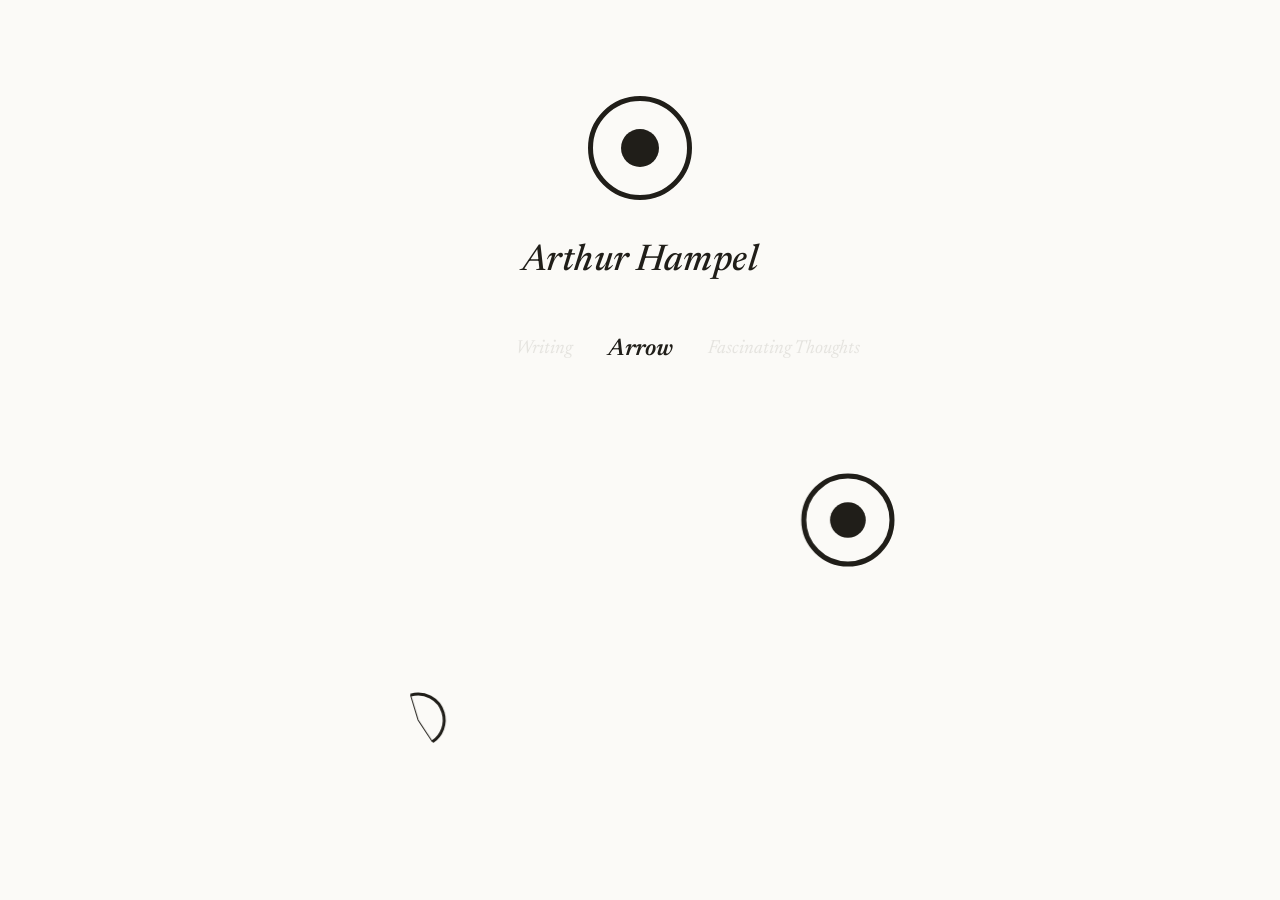
==== arrow.html @ 3e63ec47 "Add files via upload" ====
<!doctype html>
<html lang="en">
<head>
  <meta charset="utf-8">
  <meta name="viewport" content="width=device-width, initial-scale=1">
  <meta name="description" content="Arrow. A small game about aim.">
  <title>Arrow · Arthur Hampel</title>
  <link rel="stylesheet" href="https://fonts.googleapis.com/css2?family=Newsreader:ital,opsz,wght@0,6..72,400;0,6..72,500;0,6..72,600;1,6..72,400;1,6..72,500&display=swap">
  <link rel="stylesheet" href="style.css">
</head>
<body>
<main>
  <header>
    <a class="target" id="target" href="index.html" aria-label="Home"><span class="breath" aria-hidden="true"></span></a>
    <h1><a href="index.html">Arthur Hampel</a></h1>
  </header>

  <nav aria-label="Sections">
    <a href="writing.html">Writing</a>
    <a href="fascinating-thoughts.html">Fascinating Thoughts</a>
    <a href="arrow.html" aria-current="page">Arrow</a>
  </nav>

  <div class="content">
    <div class="range-wrap"><canvas id="range"></canvas></div>
    <div id="arrow-reveal" hidden>
      <p class="big-quote">Shall we not, like archers who have a mark to aim at, be more likely to hit upon what is right?</p>
      <p class="quote-src">Aristotle, <a href="http://classics.mit.edu/Aristotle/nicomachaen.1.i.html">Nicomachean Ethics</a></p>
      <div class="again-row">
        <button id="try-again" type="button">Try again</button>
        <span class="quiet" id="hit-count"></span>
      </div>
    </div>
  </div>
</main>
<script src="site.js"></script>
<script>
// ARROW: a small game about aim.
function initArrowGame() {
  const canvas = document.getElementById('range');
  if (!canvas || canvas.dataset.ready) return;
  canvas.dataset.ready = '1';
  const ctx = canvas.getContext('2d');
  const col = n => getComputedStyle(document.documentElement).getPropertyValue(n).trim();
  let W, H;
  function size() {
    const DPR = window.devicePixelRatio || 1;
    W = canvas.clientWidth; H = canvas.clientHeight;
    canvas.width = W * DPR; canvas.height = H * DPR;
    ctx.setTransform(DPR, 0, 0, DPR, 0, 0);
  }
  size(); window.addEventListener('resize', size);

  const bow = () => ({ x: 60, y: H - 60 });
  const target = () => ({ x: W - 74, y: 100, r: Math.min(44, W * .09), dot: 15 });

  let start = null, drag = null, flight = null;
  const stuck = [];
  let shots = 0, hit = false, hitsCount = 0;
  const rootS = document.documentElement.style; // the shared dot color lives on the root
  const ALL = ['#3E6B5A', '#7A4A24', '#A6803A', '#8B3A3A', '#3A5A8B', '#6B4A8B'];
  const dotColor = () => rootS.getPropertyValue('--dot').trim();
  function cycleDot() {
    const i = ALL.indexOf(dotColor());
    const next = i < 0 ? ALL[0] : ALL[(i + 1) % ALL.length];
    rootS.setProperty('--dot', next); // every dot and header reads this
    return next;
  }
  const K = 8, PULL = 87, G = 620; // short draw: power is capped, so you have to loft it

  canvas.addEventListener('pointerdown', e => {
    if (flight) return;
    const r = canvas.getBoundingClientRect();
    start = drag = { x: e.clientX - r.left, y: e.clientY - r.top };
    canvas.setPointerCapture(e.pointerId);
  });
  canvas.addEventListener('pointermove', e => {
    if (!start) return;
    const r = canvas.getBoundingClientRect();
    drag = { x: e.clientX - r.left, y: e.clientY - r.top };
  });
  // hovering the target in the range also cycles the color, like the one up top
  let overTarget = false;
  canvas.addEventListener('pointermove', e => {
    const r = canvas.getBoundingClientRect();
    const t = target();
    const over = Math.hypot(e.clientX - r.left - t.x, e.clientY - r.top - t.y) < t.r;
    if (over && !overTarget) cycleDot();
    overTarget = over;
  });
  canvas.addEventListener('pointerup', () => {
    if (!start) return;
    let dx = start.x - drag.x, dy = start.y - drag.y;
    const len = Math.hypot(dx, dy);
    if (len > 12) {
      const cap = Math.min(len, PULL) / len; // the draw maxes out; pulling further adds nothing
      dx *= cap; dy *= cap;
      const b = bow();
      flight = { x: b.x, y: b.y, vx: dx * K, vy: dy * K };
      shots++;
    }
    start = drag = null;
  });

  const againBtn = document.getElementById('try-again');
  if (againBtn) againBtn.addEventListener('click', () => {
    stuck.length = 0; // a clean target; the count and the quote stay
    canvas.scrollIntoView({ behavior: 'smooth', block: 'nearest' });
  });

  function reveal() {
    const el = document.getElementById('arrow-reveal');
    const note = document.getElementById('arrow-note');
    if (note) note.textContent = shots === 1 ? 'first arrow.' : shots + ' arrows.';
    if (el) el.hidden = false;
    el.scrollIntoView({ behavior: 'smooth', block: 'nearest' });
  }

  function drawArrow(x1, y1, x2, y2, color) {
    ctx.strokeStyle = color; ctx.lineWidth = 2.5;
    ctx.beginPath(); ctx.moveTo(x1, y1); ctx.lineTo(x2, y2); ctx.stroke();
    const a = Math.atan2(y2 - y1, x2 - x1);
    ctx.fillStyle = color;
    ctx.beginPath();
    ctx.moveTo(x2, y2);
    ctx.lineTo(x2 - 9 * Math.cos(a - .4), y2 - 9 * Math.sin(a - .4));
    ctx.lineTo(x2 - 9 * Math.cos(a + .4), y2 - 9 * Math.sin(a + .4));
    ctx.closePath(); ctx.fill();
    ctx.lineWidth = 1.4;
    for (const off of [.5, -.5]) {
      ctx.beginPath(); ctx.moveTo(x1, y1);
      ctx.lineTo(x1 - 8 * Math.cos(a - off), y1 - 8 * Math.sin(a - off)); ctx.stroke();
    }
  }

  let last = performance.now();
  function frame(now) {
    const dt = Math.min((now - last) / 1000, .033); last = now;
    if (flight) {
      flight.vy += G * dt;
      flight.x += flight.vx * dt;
      flight.y += flight.vy * dt;
      const t = target();
      const d = Math.hypot(flight.x - t.x, flight.y - t.y);
      if (d < t.dot + 2) {
        // the point itself: the color changes with every hit, here and in the site's own target
        const next = cycleDot();
        stuck.push({ x: flight.x, y: flight.y, a: Math.atan2(flight.vy, flight.vx), color: next });
        hitsCount++;
        const hc = document.getElementById('hit-count');
        if (hc) hc.textContent = hitsCount + (hitsCount === 1 ? ' hit' : ' hits');
        if (!hit) { hit = true; reveal(); }
        flight = null;
      } else if (flight.x > W + 60 || flight.y > H + 60 || flight.x < -60) {
        flight = null;
      }
    }

    ctx.clearRect(0, 0, W, H);
    const ink = col('--ink'), soft = col('--ink-soft'), accent = col('--accent');
    const t = target(), b = bow();

    // target
    ctx.lineWidth = 5; ctx.strokeStyle = ink;
    ctx.beginPath(); ctx.arc(t.x, t.y, t.r, 0, 7); ctx.stroke();
    const reduce = matchMedia('(prefers-reduced-motion: reduce)').matches;
    const s = reduce ? 1 : 1 + .2 * Math.sin(now / 764);
    ctx.fillStyle = dotColor() || ink;
    ctx.beginPath(); ctx.arc(t.x, t.y, t.dot * s, 0, 7); ctx.fill();

    // arrows stuck in the target
    for (const a of stuck)
      drawArrow(a.x - Math.cos(a.a) * 34, a.y - Math.sin(a.a) * 34, a.x, a.y, a.color || ink);

    // bow
    let ang = Math.atan2(t.y - b.y, t.x - b.x), pull = 0;
    if (start && drag) {
      ang = Math.atan2(start.y - drag.y, start.x - drag.x);
      pull = Math.min(Math.hypot(start.x - drag.x, start.y - drag.y), PULL);
    }
    ctx.save(); ctx.translate(b.x, b.y); ctx.rotate(ang);
    ctx.strokeStyle = ink; ctx.lineWidth = 3;
    ctx.beginPath(); ctx.arc(0, 0, 26, -Math.PI / 2.2, Math.PI / 2.2); ctx.stroke();
    const tipX = Math.cos(Math.PI / 2.2) * 26, tipY = Math.sin(Math.PI / 2.2) * 26;
    const nock = -pull * .3;
    ctx.lineWidth = 1;
    ctx.beginPath(); ctx.moveTo(tipX, -tipY); ctx.lineTo(nock, 0); ctx.lineTo(tipX, tipY); ctx.stroke();
    if (start) {
      ctx.lineWidth = 2.5;
      ctx.beginPath(); ctx.moveTo(nock, 0); ctx.lineTo(nock + 44, 0); ctx.stroke();
      ctx.beginPath(); ctx.moveTo(nock + 44, 0); ctx.lineTo(nock + 36, -4); ctx.lineTo(nock + 36, 4);
      ctx.closePath(); ctx.fillStyle = ink; ctx.fill();
    }
    ctx.restore();

    // aim preview
    if (start && pull > 12) {
      let px = b.x, py = b.y;
      const pdx = start.x - drag.x, pdy = start.y - drag.y;
      const plen = Math.hypot(pdx, pdy), pcap = Math.min(plen, PULL) / plen;
      let pvx = pdx * pcap * K, pvy = pdy * pcap * K;
      ctx.fillStyle = soft;
      for (let i = 0; i < 5; i++) {
        pvy += G * .045; px += pvx * .045; py += pvy * .045;
        ctx.beginPath(); ctx.arc(px, py, 1.6, 0, 7); ctx.fill();
      }
    }

    // arrow in flight
    if (flight) {
      const a = Math.atan2(flight.vy, flight.vx);
      drawArrow(flight.x - Math.cos(a) * 34, flight.y - Math.sin(a) * 34, flight.x, flight.y, ink);
    }

    requestAnimationFrame(frame);
  }
  requestAnimationFrame(frame);
}
initArrowGame();
</script>
</body>
</html>
---- style.css ----
:root {
  --ground: #FBFAF7;
  --ink: #201E19;
  --ink-soft: #6E6A5F;
  --accent: #3E6B5A;
  --accent-soft: #3E6B5A26;
  --rule: #E4E1D8;
  --breath: 4.8s;
  --card: #201E190D;
}
@media (prefers-color-scheme: dark) {
  :root:not([data-theme="light"]) {
    --ground: #171612;
    --ink: #E8E5DC;
    --ink-soft: #94907F;
    --accent: #7FAE9B;
    --accent-soft: #7FAE9B2E;
    --rule: #2C2A23;
    --card: #E8E5DC12;
  }
}
:root[data-theme="dark"] {
  --ground: #171612;
  --ink: #E8E5DC;
  --ink-soft: #94907F;
  --accent: #7FAE9B;
  --accent-soft: #7FAE9B2E;
  --rule: #2C2A23;
  --card: #E8E5DC12;
}

* { box-sizing: border-box; }

body {
  margin: 0;
  background: var(--ground);
  color: var(--ink);
  font-family: "Newsreader", Georgia, "Times New Roman", serif;
  font-size: 1.25rem;
  line-height: 1.62;
  -webkit-font-smoothing: antialiased;
}

main {
  position: relative;
  z-index: 1;
  max-width: 38rem;
  margin: 0 auto;
  padding: 6rem 1.4rem 4rem;
}

header { text-align: center; }

header h1 {
  font-size: 2.3rem;
  font-weight: 500;
  font-style: italic;
  letter-spacing: .01em;
  margin: 0 0 2.4rem;
  text-wrap: balance;
}
header h1 a { color: inherit; text-decoration: none; }

.target {
  display: flex;
  align-items: center;
  justify-content: center;
  width: 6.5rem;
  height: 6.5rem;
  border: 5px solid var(--ink);
  border-radius: 50%;
  margin: 0 auto 2rem;
  cursor: crosshair;
}

.breath {
  width: 2.4rem;
  height: 2.4rem;
  border-radius: 50%;
  background: var(--dot, var(--ink));
  flex: none;
  animation: breathe var(--breath) ease-in-out infinite;
  transition: background .45s ease;
}
@keyframes breathe {
  0%, 100% { transform: scale(1); opacity: .55; }
  40%      { transform: scale(1.45); opacity: 1; }
}

nav {
  display: flex;
  justify-content: center;
  align-items: center;
  gap: 2.2rem;
  padding-bottom: .6rem;
  margin-bottom: 2.6rem;
}
nav a {
  font-style: italic;
  font-size: 1.18rem;
  color: var(--ink-soft);
  text-decoration: none;
  transition: color .5s ease, opacity .5s ease, font-size .5s ease;
}
nav a:hover { color: var(--ink); }
/* The chosen section grows, moves to the middle, and floats there;
   the others fade to whispers. */
nav[aria-label="Sections"]:has(a[aria-current="page"]) {
  display: grid;
  grid-template-columns: 1fr auto 1fr;
  column-gap: 2.2rem;
  align-items: center;
}
nav[aria-label="Sections"]:has(a[aria-current="page"]) a { grid-row: 1; }
nav[aria-label="Sections"] a[aria-current="page"] {
  font-size: 1.5rem;
  grid-column: 2;
  justify-self: center;
  animation: floaty var(--breath) ease-in-out infinite;
}
nav[aria-label="Sections"]:has(a:nth-child(1)[aria-current="page"]) a:nth-child(2),
nav[aria-label="Sections"]:has(a:nth-child(2)[aria-current="page"]) a:nth-child(1),
nav[aria-label="Sections"]:has(a:nth-child(3)[aria-current="page"]) a:nth-child(1) {
  grid-column: 1;
  justify-self: end;
}
nav[aria-label="Sections"]:has(a:nth-child(1)[aria-current="page"]) a:nth-child(3),
nav[aria-label="Sections"]:has(a:nth-child(2)[aria-current="page"]) a:nth-child(3),
nav[aria-label="Sections"]:has(a:nth-child(3)[aria-current="page"]) a:nth-child(2) {
  grid-column: 3;
  justify-self: start;
}
nav[aria-label="Sections"]:has(a[aria-current="page"]) a:not([aria-current="page"]) { opacity: .15; }
nav[aria-label="Sections"]:has(a[aria-current="page"]) a:not([aria-current="page"]):hover { opacity: .8; }
@keyframes floaty {
  0%, 100% { transform: translateY(0); }
  50%      { transform: translateY(-4px); }
}

nav a[aria-current="page"] {
  color: var(--dot, var(--ink));
  font-weight: 600;
}
nav a:focus-visible { outline: 2px solid var(--accent); outline-offset: 3px; border-radius: 2px; }

.content p { margin: 0 0 1.1rem; }
.content .quiet { color: var(--ink-soft); font-style: italic; }

/* Links wear ink, not blue. Titles carry no underline at all;
   inline source links keep a faint one so you can still find them. */
.content a {
  color: inherit;
  text-decoration: underline;
  text-decoration-color: var(--rule);
  text-decoration-thickness: 1px;
  text-underline-offset: 3px;
  transition: text-decoration-color .3s ease, color .3s ease;
}
.content a:hover { text-decoration-color: var(--dot, var(--ink)); }
.entry h3 a { text-decoration: none; }
.entry h3 a:hover { color: var(--dot, var(--ink)); }
.entry .when {
  font-weight: 400;
  color: var(--ink-soft);
  font-size: .9rem;
  margin-left: .45rem;
  white-space: nowrap;
}

.content h2 {
  font-size: 1.45rem;
  font-weight: 600;
  margin: 0 0 .6rem;
  text-wrap: balance;
}
.content section > h2 { text-align: center; }
.lede {
  font-size: 1.32rem;
  font-weight: 600;
  line-height: 1.45;
  text-align: center;
  text-wrap: balance;
  margin: 0 0 2.4rem;
}
.content section { margin-bottom: 2.6rem; }
.timeline { margin-top: 1.8rem; }
.timeline .entry { margin: 0 0 1.7rem; }
.timeline .entry:last-child { margin-bottom: 0; }

/* Flow: entries drift down the page like beads on an invisible thread. */
.timeline .entry:not(.now)::after,
.content section > .entry:not(:last-child)::after {
  content: "";
  display: block;
  width: .32rem;
  height: .32rem;
  border-radius: 50%;
  background: var(--rule);
  margin: 1.7rem auto 0;
}
.timeline .entry:has(+ .entry.now)::after { display: none; }
.timeline .entry.now {
  text-align: center;
  margin-top: 2.6rem;
}
.timeline .entry.now::before {
  content: "";
  display: block;
  width: .65rem;
  height: .65rem;
  border-radius: 50%;
  background: var(--dot, var(--ink));
  margin: 0 auto .6rem;
  animation: breathe var(--breath) ease-in-out infinite;
}
.entry { margin: 1.5rem 0 0; }
.entry h3 {
  font-size: 1.12rem;
  font-weight: 600;
  font-style: italic;
  margin: 0 0 .25rem;
}
.entry p { margin: 0; }
.entry .people {
  margin-top: .6rem;
  display: flex;
  flex-wrap: wrap;
  gap: .45rem;
  font-size: .95rem;
  color: var(--ink);
}
.person {
  cursor: pointer;
  background: var(--card);
  padding: .32rem .85rem;
  border-radius: .9rem;
  transition: background .3s ease, color .3s ease;
}
.person:hover {
  background: var(--dot, var(--ink));
  color: var(--ground);
}
.person-card {
  margin: .9rem 0 0;
  padding: .95rem 1.15rem;
  background: var(--card);
  border-radius: 10px;
  font-size: 1.02rem;
  font-style: normal;
  color: var(--ink);
  line-height: 1.55;
  animation: rise-in .45s ease;
}
.person-card b { font-weight: 600; }
.person-card .src { color: var(--ink-soft); font-style: italic; }
.subnav {
  display: flex;
  justify-content: center;
  gap: 1.6rem;
  margin: -1rem 0 2.2rem;
}
.subnav a {
  font-style: italic;
  font-size: .98rem;
  color: var(--ink-soft);
  text-decoration: none;
  transition: color .5s ease, border-color .5s ease;
}
.subnav a:hover { color: var(--ink); }
.subnav a[aria-current="page"] {
  color: var(--dot, var(--ink));
  font-weight: 600;
}
.content section:last-child { margin-bottom: 0; }

.range-wrap {
  margin: 0 0 1.8rem;
}
#range {
  display: block;
  width: 100%;
  height: 360px;
  touch-action: none;
  cursor: crosshair;
}
@keyframes rise-in {
  from { opacity: 0; transform: translateY(10px); }
  to   { opacity: 1; transform: none; }
}
#arrow-reveal:not([hidden]) { animation: rise-in .9s ease; }
.big-quote {
  font-size: 1.7rem;
  font-weight: 600;
  line-height: 1.4;
  text-align: center;
  text-wrap: balance;
  margin: 2.4rem 0 .7rem;
}
.quote-src {
  text-align: center;
  color: var(--ink-soft);
  font-style: italic;
  font-size: .98rem;
}
.again-row {
  display: flex;
  justify-content: center;
  align-items: center;
  gap: .9rem;
  margin-top: 1.5rem;
}
#try-again {
  font-family: inherit;
  font-size: .98rem;
  font-style: italic;
  color: var(--ink);
  background: var(--card);
  border: none;
  border-radius: .9rem;
  padding: .4rem 1.05rem;
  cursor: pointer;
  transition: background .3s ease, color .3s ease;
}
#try-again:hover {
  background: var(--dot, var(--ink));
  color: var(--ground);
}

/* A piece of writing: the full page, poems centered, images breathing. */
.piece-title {
  font-size: 1.9rem;
  font-weight: 600;
  text-align: center;
  text-wrap: balance;
  margin: .4rem 0 .3rem;
}
.piece-sub {
  text-align: center;
  color: var(--ink-soft);
  font-style: italic;
  font-size: 1rem;
  margin: 0 0 3rem;
}
.piece .piece-h {
  font-size: 1.4rem;
  font-weight: 600;
  text-align: center;
  text-wrap: balance;
  margin: 0 0 .2rem;
}
.piece .credit {
  text-align: center;
  color: var(--ink-soft);
  font-style: italic;
  font-size: .95rem;
  margin: 0 0 1.4rem;
}
.piece .poem {
  text-align: center;
  white-space: pre-line;
  line-height: 1.75;
}
.piece .foot {
  color: var(--ink-soft);
  font-style: italic;
  font-size: .9rem;
  text-align: center;
  margin-top: 1.2rem;
}
.piece .rq {
  font-style: italic;
  text-align: center;
  white-space: pre-line;
  color: var(--ink);
  max-width: 32rem;
  margin: 1.6rem auto 1.1rem;
}
.piece .bigq {
  font-size: 2rem;
  font-weight: 600;
  line-height: 1.35;
  text-align: center;
  text-wrap: balance;
  margin: 2.2rem 0;
}
.piece img {
  display: block;
  margin: 0 auto;
  max-width: min(100%, 30rem);
  height: auto;
  border-radius: 6px;
}
.piece img.small { max-width: min(100%, 17rem); }
.piece figure { margin: 1.8rem 0 .4rem; }
.piece figure figcaption { margin: .5rem 0 0; }
.piece .pair {
  display: flex;
  gap: 1rem;
  justify-content: center;
  align-items: flex-start;
  flex-wrap: wrap;
  margin: 1.8rem 0 .4rem;
}
.piece .pair figure { flex: 1 1 14rem; margin: 0; min-width: 0; }
.piece .pair img { max-width: 100%; }
.piece .sep {
  width: .32rem;
  height: .32rem;
  border-radius: 50%;
  background: var(--rule);
  margin: 2.6rem auto;
}
.piece .tglyph {
  text-align: center;
  color: var(--dot, var(--ink));
  margin: 1.4rem 0;
}

@media (prefers-reduced-motion: reduce) {
  .breath { animation: none; }
  nav a[aria-current="page"] { animation: none; }
  .timeline .entry.now::before { animation: none; }
  #arrow-reveal:not([hidden]) { animation: none; }
}
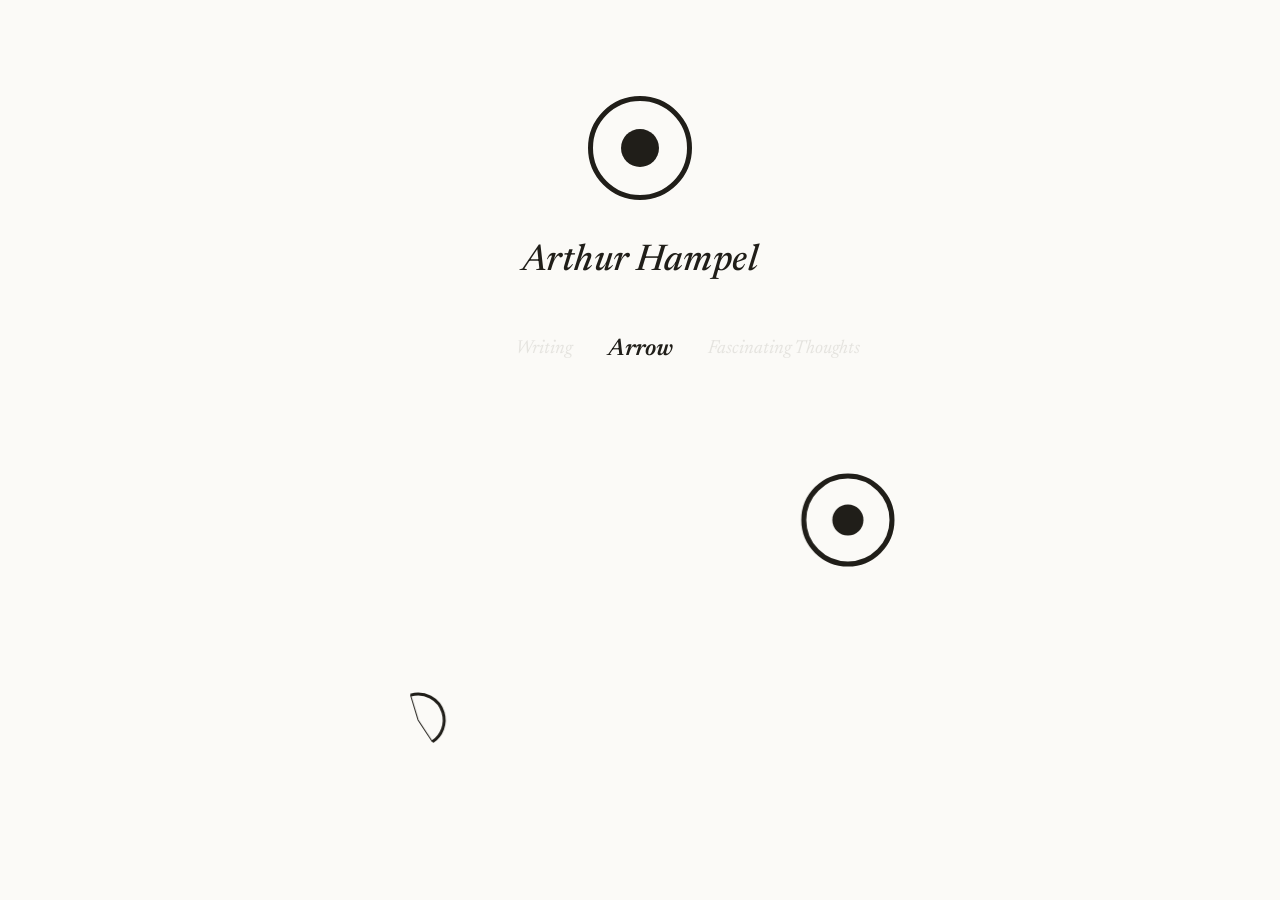
==== commit 0b3a7b4e: "Add files via upload" ====
--- a/arrow.html
+++ b/arrow.html
@@ -23,14 +23,6 @@
 
   <div class="content">
     <div class="range-wrap"><canvas id="range"></canvas></div>
-    <div id="arrow-reveal" hidden>
-      <p class="big-quote">Shall we not, like archers who have a mark to aim at, be more likely to hit upon what is right?</p>
-      <p class="quote-src">Aristotle, <a href="http://classics.mit.edu/Aristotle/nicomachaen.1.i.html">Nicomachean Ethics</a></p>
-      <div class="again-row">
-        <button id="try-again" type="button">Try again</button>
-        <span class="quiet" id="hit-count"></span>
-      </div>
-    </div>
   </div>
 </main>
 <script src="site.js"></script>
@@ -52,11 +44,10 @@
   size(); window.addEventListener('resize', size);
 
   const bow = () => ({ x: 60, y: H - 60 });
-  const target = () => ({ x: W - 74, y: 100, r: Math.min(44, W * .09), dot: 15 });
+  const target = () => ({ x: W - 74, y: 100, r: Math.min(44, W * .09), dot: 13 });
 
   let start = null, drag = null, flight = null;
   const stuck = [];
-  let shots = 0, hit = false, hitsCount = 0;
   const rootS = document.documentElement.style; // the shared dot color lives on the root
   const ALL = ['#3E6B5A', '#7A4A24', '#A6803A', '#8B3A3A', '#3A5A8B', '#6B4A8B'];
   const dotColor = () => rootS.getPropertyValue('--dot').trim();
@@ -64,9 +55,10 @@
     const i = ALL.indexOf(dotColor());
     const next = i < 0 ? ALL[0] : ALL[(i + 1) % ALL.length];
     rootS.setProperty('--dot', next); // every dot and header reads this
+    try { localStorage.setItem('dot-color', next); } catch (e) {}
     return next;
   }
-  const K = 8, PULL = 87, G = 620; // short draw: power is capped, so you have to loft it
+  const K = 8, PULL = 80, G = 620; // short draw: power is capped, so you have to loft it
 
   canvas.addEventListener('pointerdown', e => {
     if (flight) return;
@@ -97,24 +89,11 @@
       dx *= cap; dy *= cap;
       const b = bow();
       flight = { x: b.x, y: b.y, vx: dx * K, vy: dy * K };
-      shots++;
     }
     start = drag = null;
   });
 
-  const againBtn = document.getElementById('try-again');
-  if (againBtn) againBtn.addEventListener('click', () => {
-    stuck.length = 0; // a clean target; the count and the quote stay
-    canvas.scrollIntoView({ behavior: 'smooth', block: 'nearest' });
-  });
 
-  function reveal() {
-    const el = document.getElementById('arrow-reveal');
-    const note = document.getElementById('arrow-note');
-    if (note) note.textContent = shots === 1 ? 'first arrow.' : shots + ' arrows.';
-    if (el) el.hidden = false;
-    el.scrollIntoView({ behavior: 'smooth', block: 'nearest' });
-  }
 
   function drawArrow(x1, y1, x2, y2, color) {
     ctx.strokeStyle = color; ctx.lineWidth = 2.5;
@@ -142,14 +121,10 @@
       flight.y += flight.vy * dt;
       const t = target();
       const d = Math.hypot(flight.x - t.x, flight.y - t.y);
-      if (d < t.dot + 2) {
+      if (d < t.dot) {
         // the point itself: the color changes with every hit, here and in the site's own target
         const next = cycleDot();
         stuck.push({ x: flight.x, y: flight.y, a: Math.atan2(flight.vy, flight.vx), color: next });
-        hitsCount++;
-        const hc = document.getElementById('hit-count');
-        if (hc) hc.textContent = hitsCount + (hitsCount === 1 ? ' hit' : ' hits');
-        if (!hit) { hit = true; reveal(); }
         flight = null;
       } else if (flight.x > W + 60 || flight.y > H + 60 || flight.x < -60) {
         flight = null;
--- a/style.css
+++ b/style.css
@@ -174,12 +174,28 @@
   text-wrap: balance;
 }
 .content section > h2 { text-align: center; }
-.lede {
-  font-size: 1.32rem;
-  font-weight: 600;
-  line-height: 1.45;
-  text-align: center;
-  text-wrap: balance;
+/* Page openers: a real title, a flowing line, and a punch. */
+.content h2.page-title {
+  font-size: 2.1rem;
+  font-weight: 600;
+  text-align: center;
+  text-wrap: balance;
+  margin: 0 0 .9rem;
+}
+.lede-soft {
+  font-size: 1.28rem;
+  line-height: 1.55;
+  text-align: center;
+  text-wrap: balance;
+  max-width: 34rem;
+  margin: 0 auto 1.1rem;
+}
+.punch {
+  font-size: 1.7rem;
+  font-weight: 700;
+  text-align: center;
+  color: var(--dot, var(--ink));
+  transition: color .45s ease;
   margin: 0 0 2.4rem;
 }
 .content section { margin-bottom: 2.6rem; }
@@ -287,44 +303,6 @@
   from { opacity: 0; transform: translateY(10px); }
   to   { opacity: 1; transform: none; }
 }
-#arrow-reveal:not([hidden]) { animation: rise-in .9s ease; }
-.big-quote {
-  font-size: 1.7rem;
-  font-weight: 600;
-  line-height: 1.4;
-  text-align: center;
-  text-wrap: balance;
-  margin: 2.4rem 0 .7rem;
-}
-.quote-src {
-  text-align: center;
-  color: var(--ink-soft);
-  font-style: italic;
-  font-size: .98rem;
-}
-.again-row {
-  display: flex;
-  justify-content: center;
-  align-items: center;
-  gap: .9rem;
-  margin-top: 1.5rem;
-}
-#try-again {
-  font-family: inherit;
-  font-size: .98rem;
-  font-style: italic;
-  color: var(--ink);
-  background: var(--card);
-  border: none;
-  border-radius: .9rem;
-  padding: .4rem 1.05rem;
-  cursor: pointer;
-  transition: background .3s ease, color .3s ease;
-}
-#try-again:hover {
-  background: var(--dot, var(--ink));
-  color: var(--ground);
-}
 
 /* A piece of writing: the full page, poems centered, images breathing. */
 .piece-title {
@@ -416,9 +394,9 @@
   margin: 1.4rem 0;
 }
 
+
 @media (prefers-reduced-motion: reduce) {
   .breath { animation: none; }
   nav a[aria-current="page"] { animation: none; }
   .timeline .entry.now::before { animation: none; }
-  #arrow-reveal:not([hidden]) { animation: none; }
-}
+  
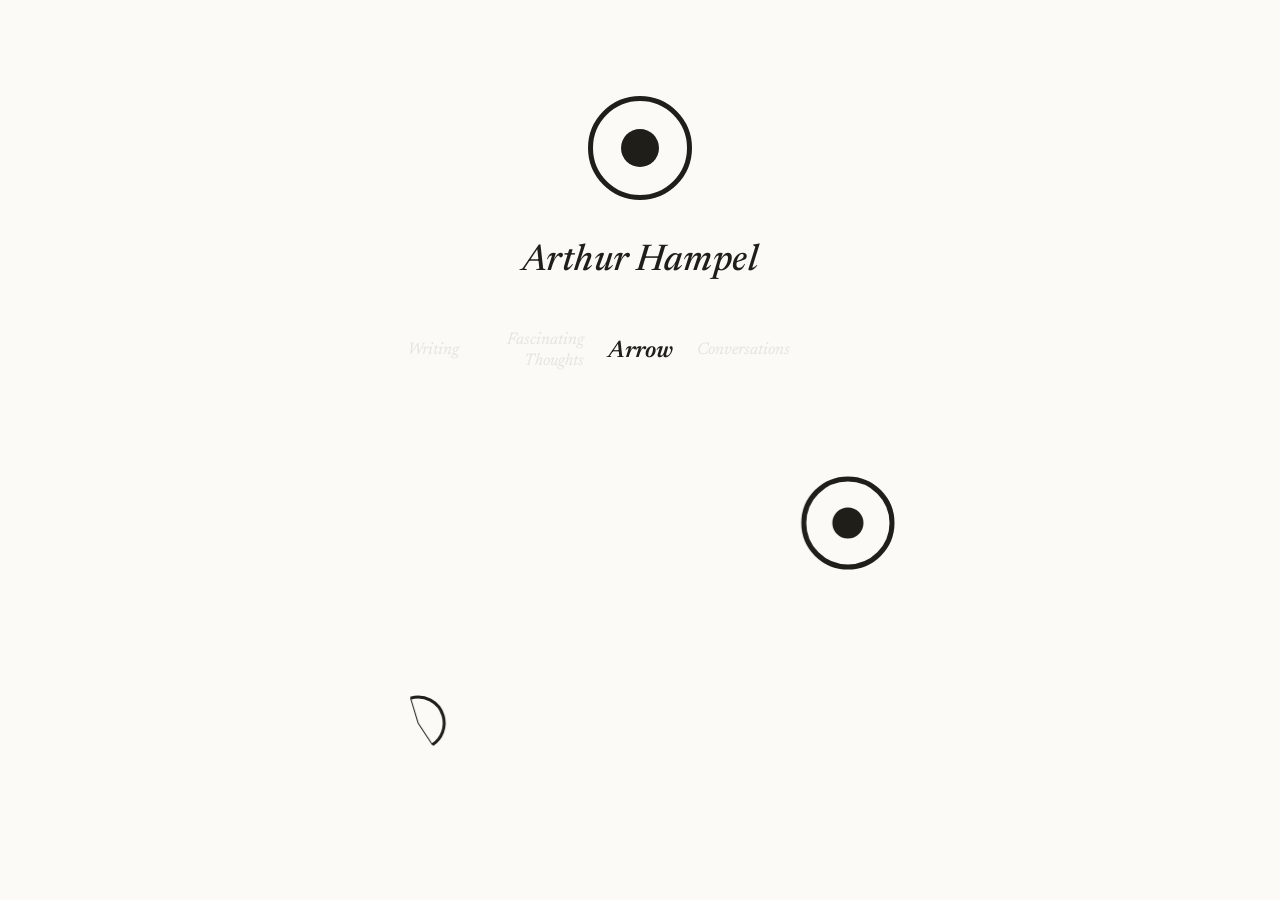
==== commit a6ae6477: "Add files via upload" ====
--- a/arrow.html
+++ b/arrow.html
@@ -18,6 +18,7 @@
   <nav aria-label="Sections">
     <a href="writing.html">Writing</a>
     <a href="fascinating-thoughts.html">Fascinating Thoughts</a>
+    <a href="conversations.html">Conversations</a>
     <a href="arrow.html" aria-current="page">Arrow</a>
   </nav>
 
--- a/style.css
+++ b/style.css
@@ -107,30 +107,55 @@
    the others fade to whispers. */
 nav[aria-label="Sections"]:has(a[aria-current="page"]) {
   display: grid;
-  grid-template-columns: 1fr auto 1fr;
-  column-gap: 2.2rem;
+  grid-template-columns: 1fr 1fr auto 1fr 1fr;
+  column-gap: 1.5rem;
   align-items: center;
 }
 nav[aria-label="Sections"]:has(a[aria-current="page"]) a { grid-row: 1; }
 nav[aria-label="Sections"] a[aria-current="page"] {
   font-size: 1.5rem;
-  grid-column: 2;
+  grid-column: 3;
   justify-self: center;
   animation: floaty var(--breath) ease-in-out infinite;
 }
+nav[aria-label="Sections"]:has(a:nth-child(3)[aria-current="page"]) a:nth-child(1),
+nav[aria-label="Sections"]:has(a:nth-child(4)[aria-current="page"]) a:nth-child(1) {
+  grid-column: 1;
+  justify-self: end;
+  text-align: right;
+}
 nav[aria-label="Sections"]:has(a:nth-child(1)[aria-current="page"]) a:nth-child(2),
 nav[aria-label="Sections"]:has(a:nth-child(2)[aria-current="page"]) a:nth-child(1),
-nav[aria-label="Sections"]:has(a:nth-child(3)[aria-current="page"]) a:nth-child(1) {
-  grid-column: 1;
+nav[aria-label="Sections"]:has(a:nth-child(3)[aria-current="page"]) a:nth-child(2),
+nav[aria-label="Sections"]:has(a:nth-child(4)[aria-current="page"]) a:nth-child(2) {
+  grid-column: 2;
   justify-self: end;
+  text-align: right;
 }
 nav[aria-label="Sections"]:has(a:nth-child(1)[aria-current="page"]) a:nth-child(3),
 nav[aria-label="Sections"]:has(a:nth-child(2)[aria-current="page"]) a:nth-child(3),
-nav[aria-label="Sections"]:has(a:nth-child(3)[aria-current="page"]) a:nth-child(2) {
-  grid-column: 3;
+nav[aria-label="Sections"]:has(a:nth-child(3)[aria-current="page"]) a:nth-child(4),
+nav[aria-label="Sections"]:has(a:nth-child(4)[aria-current="page"]) a:nth-child(3) {
+  grid-column: 4;
   justify-self: start;
-}
-nav[aria-label="Sections"]:has(a[aria-current="page"]) a:not([aria-current="page"]) { opacity: .15; }
+  text-align: left;
+}
+nav[aria-label="Sections"]:has(a:nth-child(1)[aria-current="page"]) a:nth-child(4),
+nav[aria-label="Sections"]:has(a:nth-child(2)[aria-current="page"]) a:nth-child(4) {
+  grid-column: 5;
+  justify-self: start;
+  text-align: left;
+}
+/* When Fascinating Thoughts holds the middle, Conversations needs two slots. */
+nav[aria-label="Sections"]:has(a:nth-child(2)[aria-current="page"]) a:nth-child(3) { grid-column: 1 / 3; justify-self: end; text-align: right; }
+nav[aria-label="Sections"]:has(a:nth-child(2)[aria-current="page"]) a:nth-child(1) { grid-column: 4; justify-self: start; text-align: left; }
+nav[aria-label="Sections"]:has(a:nth-child(2)[aria-current="page"]) a:nth-child(4) { grid-column: 5; justify-self: start; text-align: left; }
+@media (max-width: 620px) {
+  nav[aria-label="Sections"]:has(a[aria-current="page"]) { column-gap: .8rem; }
+  nav a { font-size: 1rem; }
+  nav[aria-label="Sections"] a[aria-current="page"] { font-size: 1.28rem; }
+}
+nav[aria-label="Sections"]:has(a[aria-current="page"]) a:not([aria-current="page"]) { opacity: .15; line-height: 1.25; text-wrap: balance; font-size: 1.05rem; }
 nav[aria-label="Sections"]:has(a[aria-current="page"]) a:not([aria-current="page"]):hover { opacity: .8; }
 @keyframes floaty {
   0%, 100% { transform: translateY(0); }
@@ -395,6 +420,12 @@
 }
 
 
+
+/* Conversations: numbered voices, nothing else. */
+.convo { margin-top: .5rem; }
+.convo p { margin: 0 0 1.35rem; }
+.convo .who { font-weight: 600; color: var(--ink-soft); }
+
 @media (prefers-reduced-motion: reduce) {
   .breath { animation: none; }
   nav a[aria-current="page"] { animation: none; }
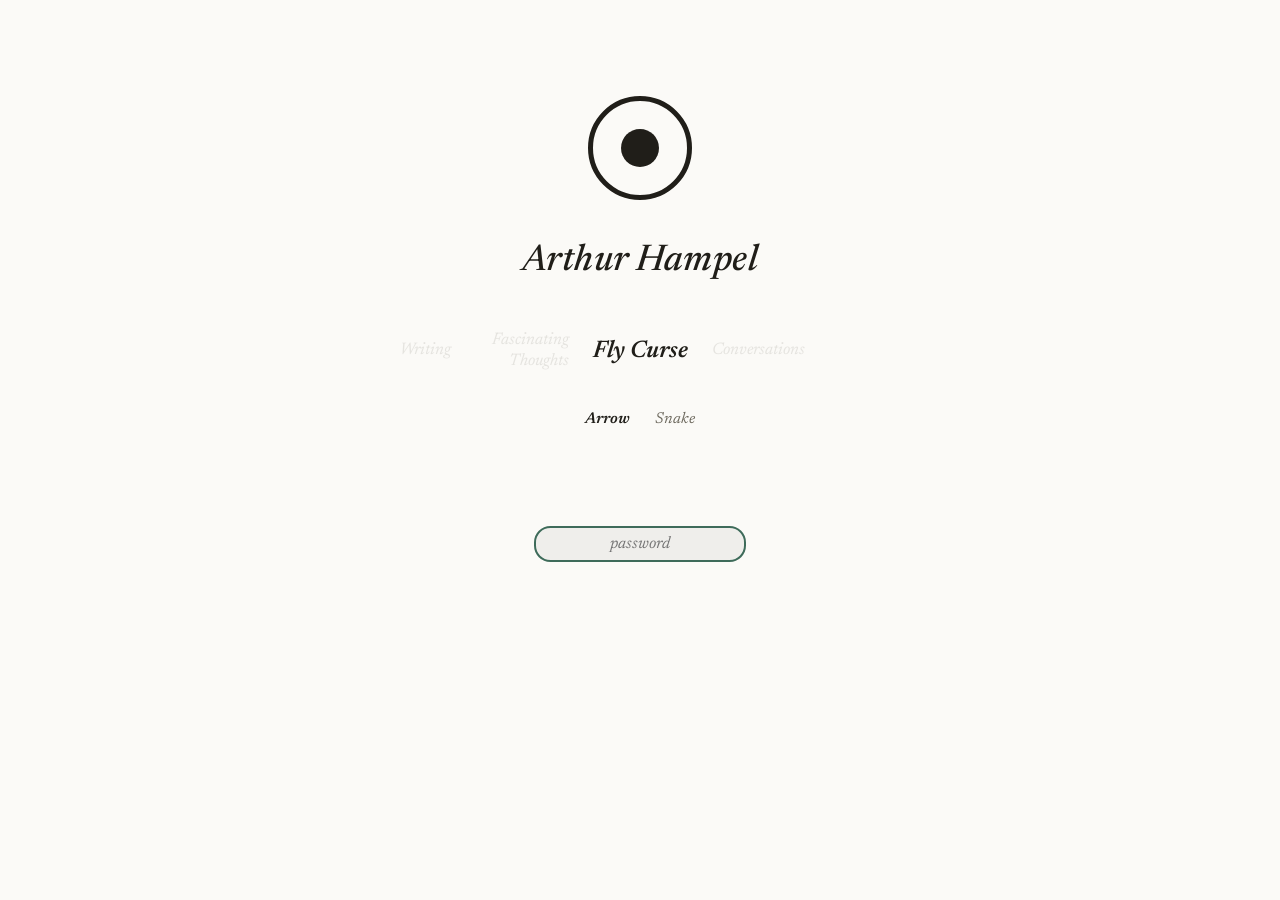
==== commit 04894d2b: "Add files via upload" ====
--- a/arrow.html
+++ b/arrow.html
@@ -19,11 +19,23 @@
     <a href="writing.html">Writing</a>
     <a href="fascinating-thoughts.html">Fascinating Thoughts</a>
     <a href="conversations.html">Conversations</a>
+    <a href="arrow.html" aria-current="page">Fly Curse</a>
+  </nav>
+
+  <nav class="subnav" aria-label="Games">
     <a href="arrow.html" aria-current="page">Arrow</a>
+    <a href="snake.html">Snake</a>
   </nav>
 
   <div class="content">
-    <div class="range-wrap"><canvas id="range"></canvas></div>
+    <div class="gate" id="gate-arrow" hidden>
+      <input type="password" placeholder="password" autocomplete="off" aria-label="Password">
+    </div>
+    <div id="area-arrow" hidden>
+      <div class="range-wrap"><canvas id="range"></canvas></div>
+      <p class="quiet score" id="arrow-score"></p>
+      <div class="board" id="board-arrow" hidden></div>
+    </div>
   </div>
 </main>
 <script src="site.js"></script>
@@ -49,6 +61,20 @@
 
   let start = null, drag = null, flight = null;
   const stuck = [];
+  let hitsCount = 0;
+  function drawScore() {
+    let best = 0;
+    try { best = +localStorage.getItem('arrow-best') || 0; } catch (e) {}
+    if (hitsCount > best) {
+      best = hitsCount;
+      try { localStorage.setItem('arrow-best', best); } catch (e) {}
+      fcSubmit('arrow', best); // a new best flies up to the shared leaderboard
+    }
+    const sc = document.getElementById('arrow-score');
+    const nm = fcName();
+    if (sc) sc.textContent = (nm ? nm + ' · ' : '') + hitsCount + (hitsCount === 1 ? ' hit' : ' hits') + (best ? ' · best ' + best : '');
+  }
+  drawScore();
   const rootS = document.documentElement.style; // the shared dot color lives on the root
   const ALL = ['#3E6B5A', '#7A4A24', '#A6803A', '#8B3A3A', '#3A5A8B', '#6B4A8B'];
   const dotColor = () => rootS.getPropertyValue('--dot').trim();
@@ -59,7 +85,7 @@
     try { localStorage.setItem('dot-color', next); } catch (e) {}
     return next;
   }
-  const K = 8, PULL = 80, G = 620; // short draw: power is capped, so you have to loft it
+  const K = 8, PULL = 84, G = 620; // short draw: power is capped, so you have to loft it
 
   canvas.addEventListener('pointerdown', e => {
     if (flight) return;
@@ -126,6 +152,8 @@
         // the point itself: the color changes with every hit, here and in the site's own target
         const next = cycleDot();
         stuck.push({ x: flight.x, y: flight.y, a: Math.atan2(flight.vy, flight.vx), color: next });
+        hitsCount++;
+        drawScore();
         flight = null;
       } else if (flight.x > W + 60 || flight.y > H + 60 || flight.x < -60) {
         flight = null;
@@ -192,7 +220,54 @@
   }
   requestAnimationFrame(frame);
 }
-initArrowGame();
+function gateFor(which, init) {
+  const gate = document.getElementById('gate-' + which);
+  const area = document.getElementById('area-' + which);
+  const inp = gate.querySelector('input');
+  let ok = false, name = '';
+  try {
+    ok = localStorage.getItem('flycurse-ok') === '1';
+    name = localStorage.getItem('flycurse-name') || '';
+  } catch (e) {}
+  function open() {
+    gate.hidden = true; area.hidden = false;
+    setTimeout(init, 30);
+    try { const b = +localStorage.getItem(which + '-best') || 0; if (b) fcSubmit(which, b); } catch (e) {}
+    fcBoard(which);
+  }
+  function askName() {
+    gate.hidden = false; area.hidden = true;
+    inp.type = 'text'; inp.value = '';
+    inp.placeholder = 'your name'; inp.maxLength = 24;
+    inp.setAttribute('aria-label', 'Your name');
+    setTimeout(() => inp.focus(), 60);
+  }
+  if (ok && name) { open(); return; }
+  if (ok) { askName(); } else {
+    gate.hidden = false; area.hidden = true;
+    setTimeout(() => inp.focus(), 60);
+  }
+  if (!inp.dataset.wired) {
+    inp.dataset.wired = '1';
+    inp.addEventListener('keydown', e => {
+      if (e.key !== 'Enter') return;
+      if (!ok) {
+        if (inp.value.trim().toLowerCase() === 'flycurse') {
+          ok = true;
+          try { localStorage.setItem('flycurse-ok', '1'); } catch (e2) {}
+          askName(); // the word opens the door; then it asks who you are
+        } else { inp.value = ''; inp.placeholder = 'not it.'; }
+      } else {
+        const v = inp.value.trim().slice(0, 24);
+        if (!v) return;
+        name = v;
+        try { localStorage.setItem('flycurse-name', v); } catch (e2) {}
+        open();
+      }
+    });
+  }
+}
+gateFor('arrow', initArrowGame);
 </script>
 </body>
 </html>
--- a/style.css
+++ b/style.css
@@ -7,6 +7,8 @@
   --rule: #E4E1D8;
   --breath: 4.8s;
   --card: #201E190D;
+  --ground-old: #DCC28F;
+  --ground-new: #FFFFFF;
 }
 @media (prefers-color-scheme: dark) {
   :root:not([data-theme="light"]) {
@@ -17,6 +19,8 @@
     --accent-soft: #7FAE9B2E;
     --rule: #2C2A23;
     --card: #E8E5DC12;
+    --ground-old: #2E2310;
+    --ground-new: #101010;
   }
 }
 :root[data-theme="dark"] {
@@ -27,6 +31,8 @@
   --accent-soft: #7FAE9B2E;
   --rule: #2C2A23;
   --card: #E8E5DC12;
+  --ground-old: #2E2310;
+  --ground-new: #101010;
 }
 
 * { box-sizing: border-box; }
@@ -216,11 +222,10 @@
   margin: 0 auto 1.1rem;
 }
 .punch {
-  font-size: 1.7rem;
-  font-weight: 700;
-  text-align: center;
-  color: var(--dot, var(--ink));
-  transition: color .45s ease;
+  font-size: 1.25rem;
+  font-weight: 400;
+  text-align: center;
+  color: var(--ink);
   margin: 0 0 2.4rem;
 }
 .content section { margin-bottom: 2.6rem; }
@@ -317,6 +322,12 @@
 .range-wrap {
   margin: 0 0 1.8rem;
 }
+#snakec {
+  display: block;
+  width: 100%;
+  height: 360px;
+  touch-action: none;
+}
 #range {
   display: block;
   width: 100%;
@@ -426,6 +437,72 @@
 .convo p { margin: 0 0 1.35rem; }
 .convo .who { font-weight: 600; color: var(--ink-soft); }
 
+
+/* A quiet slider in the margin: a dot riding the page's years. */
+.timescroll {
+  position: fixed;
+  top: 24vh;
+  height: 52vh;
+  right: calc(50vw - 23rem);
+  width: 2px;
+  background: var(--rule);
+  z-index: 4;
+}
+.ts-dot {
+  position: absolute;
+  left: 50%;
+  transform: translate(-50%, -50%);
+  width: .55rem;
+  height: .55rem;
+  border-radius: 50%;
+  background: var(--dot, var(--ink));
+  transition: background .45s ease;
+}
+.ts-year {
+  position: absolute;
+  right: .8rem;
+  transform: translateY(-50%);
+  font-size: .8rem;
+  font-style: italic;
+  color: var(--ink-soft);
+  white-space: nowrap;
+}
+@media (max-width: 54rem) {
+  .timescroll { display: none; }
+}
+
+
+/* Scrolling the year-sorted pages moves you through eras:
+   the page starts on aged paper and clears as you reach the present. */
+:root { --era: 1; }
+@supports (background: color-mix(in oklab, red 50%, blue)) {
+  body.era-scroll {
+    background: color-mix(in oklab, var(--ground-old) calc((1 - var(--era)) * 100%), var(--ground-new));
+  }
+}
+
+
+/* The games are behind a word. */
+.gate { text-align: center; padding: 3rem 0 4rem; }
+.gate input {
+  font-family: inherit;
+  font-style: italic;
+  font-size: 1.05rem;
+  text-align: center;
+  color: var(--ink);
+  background: var(--card);
+  border: none;
+  border-radius: .9rem;
+  padding: .5rem 1.1rem;
+  width: 13rem;
+}
+.gate input:focus-visible { outline: 2px solid var(--accent); }
+.score { text-align: center; margin-top: 1rem; }
+.board { max-width: 20rem; margin: 2rem auto 0; }
+.board-title { text-align: center; font-style: italic; color: var(--ink-soft); margin: 0 0 .5rem; }
+.board-row { display: flex; justify-content: space-between; gap: 1rem; padding: .32rem 0; border-bottom: 1px solid var(--rule); font-variant-numeric: tabular-nums; }
+.board-row:last-child { border-bottom: none; }
+
 @media (prefers-reduced-motion: reduce) {
   .breath { animation: none; }
   nav a[aria-current="page"] { animation: none; }
